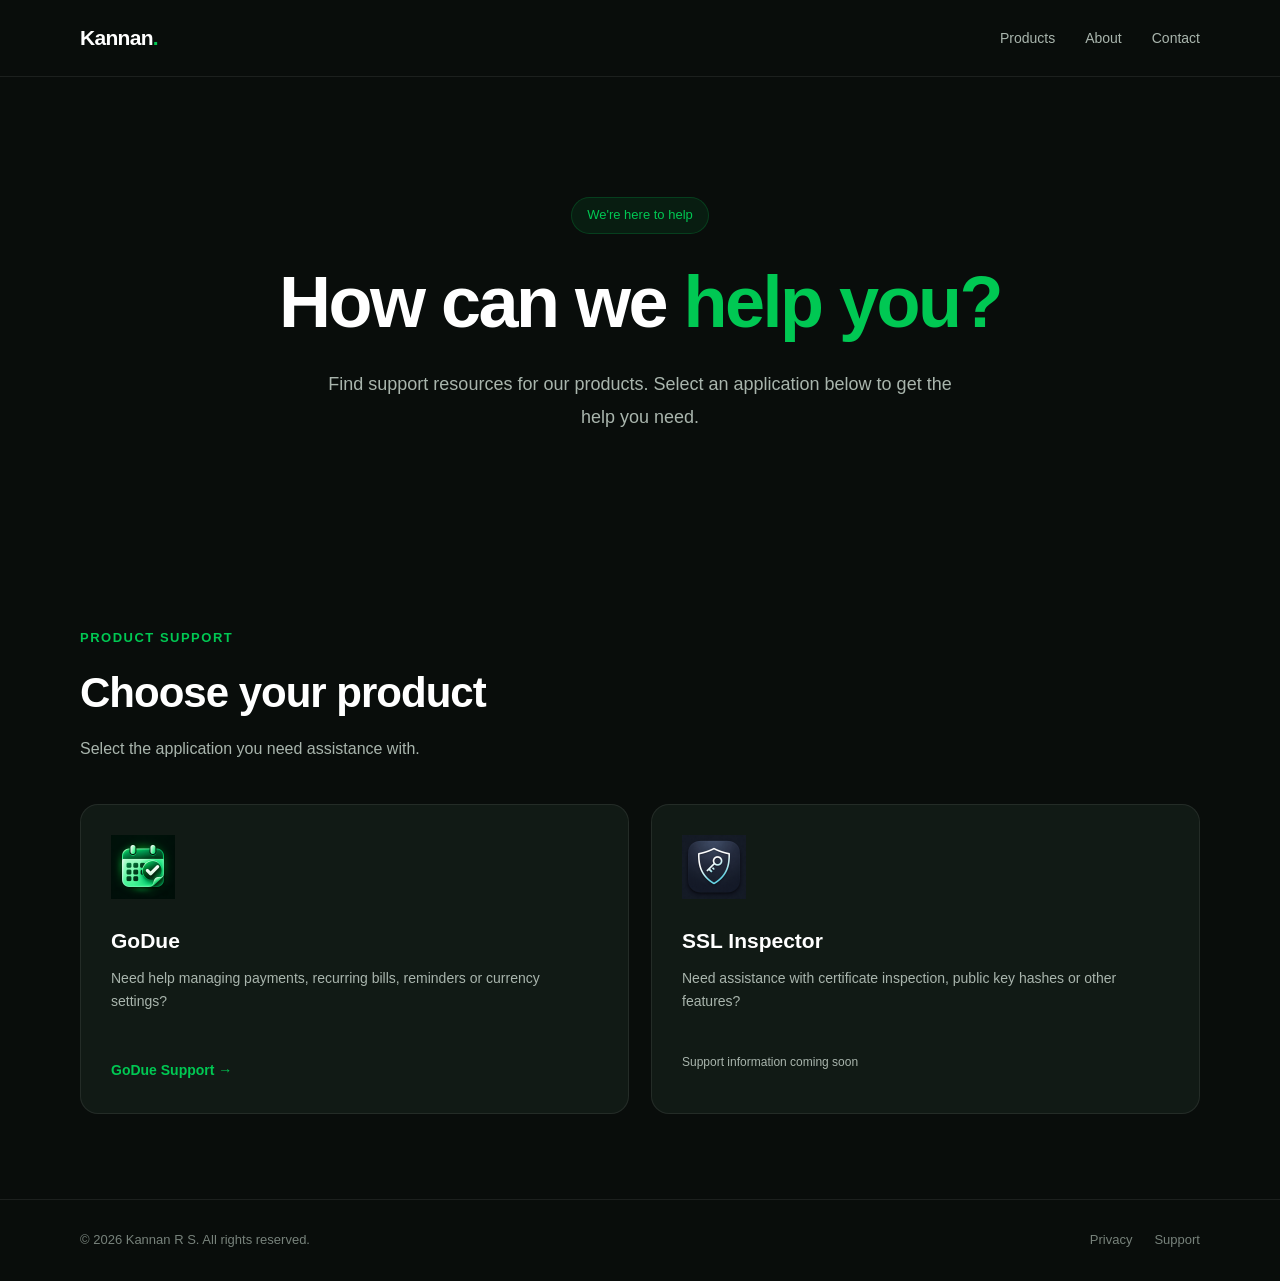
==== support/index.html @ c04a6522 "Add product privacy and support pages Extract shared styles and add dedicated privacy and support pa" ====
<!DOCTYPE html>
<html lang="en">
<head>
    <meta charset="UTF-8">
    <meta name="viewport" content="width=device-width, initial-scale=1.0">
<meta name="description"
      content="Get support for applications developed by Kannan R S. Find product-specific support information and resources.">
<meta name="theme-color" content="#090d0b">
<title>Support | Kannan</title>
<link rel="stylesheet" href="../assets/css/style.css">
<script src="../assets/js/main.js" defer></script>
</head>
<body>
<header>
    <div class="container">
        <nav>
            <a href="../" class="logo">Kannan<span>.</span></a>
            <div class="nav-links">
                <a href="../#products">Products</a>
                <a href="../#about">About</a>
                <a href="../#contact">Contact</a>
            </div>
        </nav>
    </div>
</header>
<main>
    <section class="hero">
        <div class="container">
            <div class="eyebrow">We're here to help</div>
            <h1>
                How can we
                <span>help you?</span>
            </h1>
            <p>
                Find support resources for our products.
                Select an application below to get the help you need.
            </p>
        </div>
    </section>
    <section>
        <div class="container">
            <div class="section-heading">
                <div class="label">Product support</div>
                <h2>Choose your product</h2>
                <p>
                    Select the application you need assistance with.
                </p>
            </div>
            <div class="products-grid">
                <article class="product-card">
                    <div class="product-icon">

    <img src="../assets/images/godue-icon.png" alt="GoDue app icon">

</div>
                    <h3>GoDue</h3>
                    <p>
                        Need help managing payments, recurring bills,
                        reminders or currency settings?
                    </p>
                    <a class="product-link"
                       href="../privacy-policies/godue/support.html">
                        GoDue Support →
                    </a>
                </article>
                
                <article class="product-card">
                    <div class="product-icon">

    <img src="../assets/images/ssl-inspector-icon.png" alt="SSL Inspector app icon">

</div>
                    <h3>SSL Inspector</h3>
                    <p>
                        Need assistance with certificate inspection,
                        public key hashes or other features?
                    </p>
                    <span class="status">Support information coming soon</span>
                </article>
            </div>
        </div>
    </section>
</main>
<footer>
    <div class="container">
        <div class="footer-content">
            <div>
                © 2026 Kannan R S. All rights reserved.
            </div>
            <div class="footer-links">
                <a href="../privacy/">Privacy</a>
                <a href="./">Support</a>
            </div>
        </div>
    </div>
</footer>
</body>
</html>
---- assets/css/style.css ----
:root {
    --background: #090d0b;
    --surface: #111a15;
    --surface-hover: #17241c;
    --primary: #00c853;
    --text: #ffffff;
    --muted: #a9b5ad;
    --border: rgba(255, 255, 255, 0.08);
}

* {
    box-sizing: border-box;
    margin: 0;
    padding: 0;
}

html {
    scroll-behavior: smooth;
}

body {
    font-family: -apple-system, BlinkMacSystemFont,
                 "Segoe UI", sans-serif;
    background: var(--background);
    color: var(--text);
    line-height: 1.6;
}

a {
    color: inherit;
    text-decoration: none;
}

.container {
    width: min(1120px, calc(100% - 48px));
    margin: 0 auto;
}

/* Navigation */

header {
    border-bottom: 1px solid var(--border);
}

nav {
    min-height: 76px;
    display: flex;
    align-items: center;
    justify-content: space-between;
}

.logo {
    font-size: 21px;
    font-weight: 750;
    letter-spacing: -0.7px;
}

.logo span {
    color: var(--primary);
}

.nav-links {
    display: flex;
    gap: 30px;
    color: var(--muted);
    font-size: 14px;
}

.nav-links a:hover {
    color: var(--primary);
}

/* Hero */

.hero {
    padding: 120px 0 110px;
    text-align: center;
}

.eyebrow {
    display: inline-block;
    color: var(--primary);
    background: rgba(0, 200, 83, 0.09);
    border: 1px solid rgba(0, 200, 83, 0.2);
    padding: 7px 15px;
    border-radius: 30px;
    font-size: 13px;
    margin-bottom: 28px;
}

.hero h1 {
    max-width: 850px;
    margin: 0 auto;
    font-size: clamp(40px, 7vw, 72px);
    line-height: 1.12;
    letter-spacing: -2.5px;
}

.hero h1 span {
    color: var(--primary);
}

.hero p {
    max-width: 650px;
    margin: 26px auto 0;
    color: var(--muted);
    font-size: 18px;
    line-height: 1.8;
}

.hero-button {
    display: inline-block;
    margin-top: 36px;
    padding: 13px 25px;
    background: var(--primary);
    color: #001b0b;
    border-radius: 10px;
    font-weight: 650;
    transition: transform 0.2s, background 0.2s;
}

.hero-button:hover {
    background: #00e65f;
    transform: translateY(-2px);
}

/* Sections */

section {
    padding: 85px 0;
}

.section-heading {
    margin-bottom: 42px;
}

.section-heading .label {
    color: var(--primary);
    font-size: 13px;
    font-weight: 650;
    text-transform: uppercase;
    letter-spacing: 1.5px;
}

.section-heading h2 {
    font-size: clamp(30px, 5vw, 42px);
    letter-spacing: -1px;
    margin-top: 10px;
}

.section-heading p {
    color: var(--muted);
    margin-top: 10px;
    max-width: 580px;
}

/* Products */

.products-grid {
    display: grid;
    grid-template-columns: repeat(auto-fit, minmax(280px, 1fr));
    gap: 22px;
}

.product-card {
    background: var(--surface);
    border: 1px solid var(--border);
    border-radius: 18px;
    padding: 30px;
    transition: transform 0.25s, background 0.25s,
                border-color 0.25s;
}

.product-card:hover {
    transform: translateY(-5px);
    background: var(--surface-hover);
    border-color: rgba(0, 200, 83, 0.3);
}

.product-icon {
    width: 64px;
    height: 64px;
    display: grid;
    place-items: center;
    background: rgba(0, 200, 83, 0.1);
    border-radius: 14px;
    color: var(--primary);
    font-size: 25px;
    margin-bottom: 25px;
}

.product-icon img {
    width: 100%;
    height: 100%;
    object-fit: cover;
    display: block;
}

.product-card h3 {
    font-size: 21px;
    margin-bottom: 10px;
}

.product-card p {
    color: var(--muted);
    font-size: 14px;
    min-height: 70px;
}

.product-link {
    display: inline-block;
    margin-top: 22px;
    color: var(--primary);
    font-size: 14px;
    font-weight: 650;
}

.product-link:hover {
    text-decoration: underline;
}

.status {
    display: inline-block;
    margin-top: 16px;
    color: var(--muted);
    font-size: 12px;
}

/* About */

.about {
    background: var(--surface);
    border-top: 1px solid var(--border);
    border-bottom: 1px solid var(--border);
}

.about-content {
    max-width: 760px;
}

.about-content p {
    color: var(--muted);
    font-size: 17px;
    margin-top: 18px;
    line-height: 1.9;
}

/* Contact */

.contact {
    text-align: center;
}

.contact p {
    color: var(--muted);
    margin-top: 14px;
}

.contact .section-heading p {
    margin-left: auto;
    margin-right: auto;
}

.contact a {
    color: var(--primary);
    font-weight: 650;
}

/* Footer */

footer {
    border-top: 1px solid var(--border);
    padding: 30px 0;
    color: #77827b;
    font-size: 13px;
}

.footer-content {
    display: flex;
    justify-content: space-between;
    align-items: center;
    gap: 20px;
}

.footer-links {
    display: flex;
    gap: 22px;
}

.footer-links a:hover {
    color: var(--primary);
}

/* Responsive */

@media (max-width: 800px) {
    .products-grid {
        grid-template-columns: repeat(2, 1fr);
    }

    .hero {
        padding: 90px 0;
    }
}

@media (max-width: 560px) {
    .container {
        width: min(100% - 36px, 1120px);
    }

    nav {
        min-height: 68px;
    }

    .nav-links {
        gap: 15px;
        font-size: 12px;
    }

    .hero {
        padding: 75px 0;
    }

    .hero h1 {
        letter-spacing: -1.5px;
    }

    .hero p {
        font-size: 16px;
    }

    section {
        padding: 65px 0;
    }

    .products-grid {
        grid-template-columns: 1fr;
    }

    .product-card p {
        min-height: auto;
    }

    .footer-content {
        flex-direction: column;
        text-align: center;
    }
}
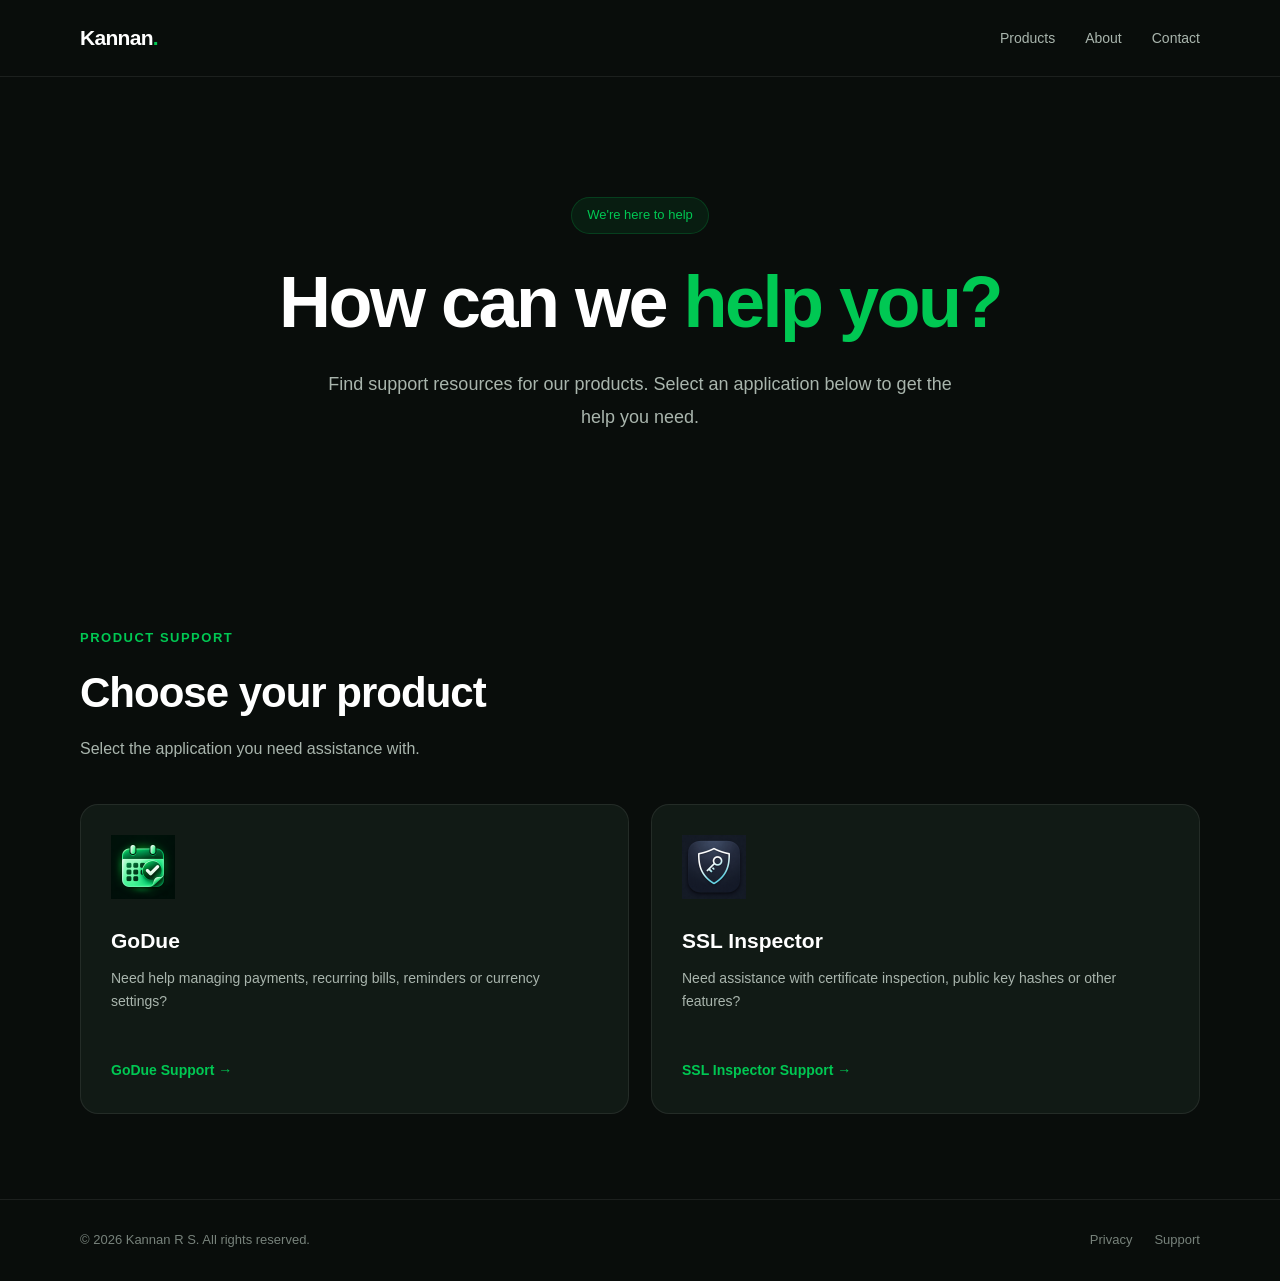
==== commit 7d34b383: "Link SSL Inspector support page Replace the “Support information coming soon” placeholder with a lin" ====
--- a/support/index.html
+++ b/support/index.html
@@ -75,7 +75,10 @@
                         Need assistance with certificate inspection,
                         public key hashes or other features?
                     </p>
-                    <span class="status">Support information coming soon</span>
+                    <a class="product-link"
+                       href="../privacy-policies/ssl-inspector-macos/support.html">
+                        SSL Inspector Support →
+                    </a>
                 </article>
             </div>
         </div>
